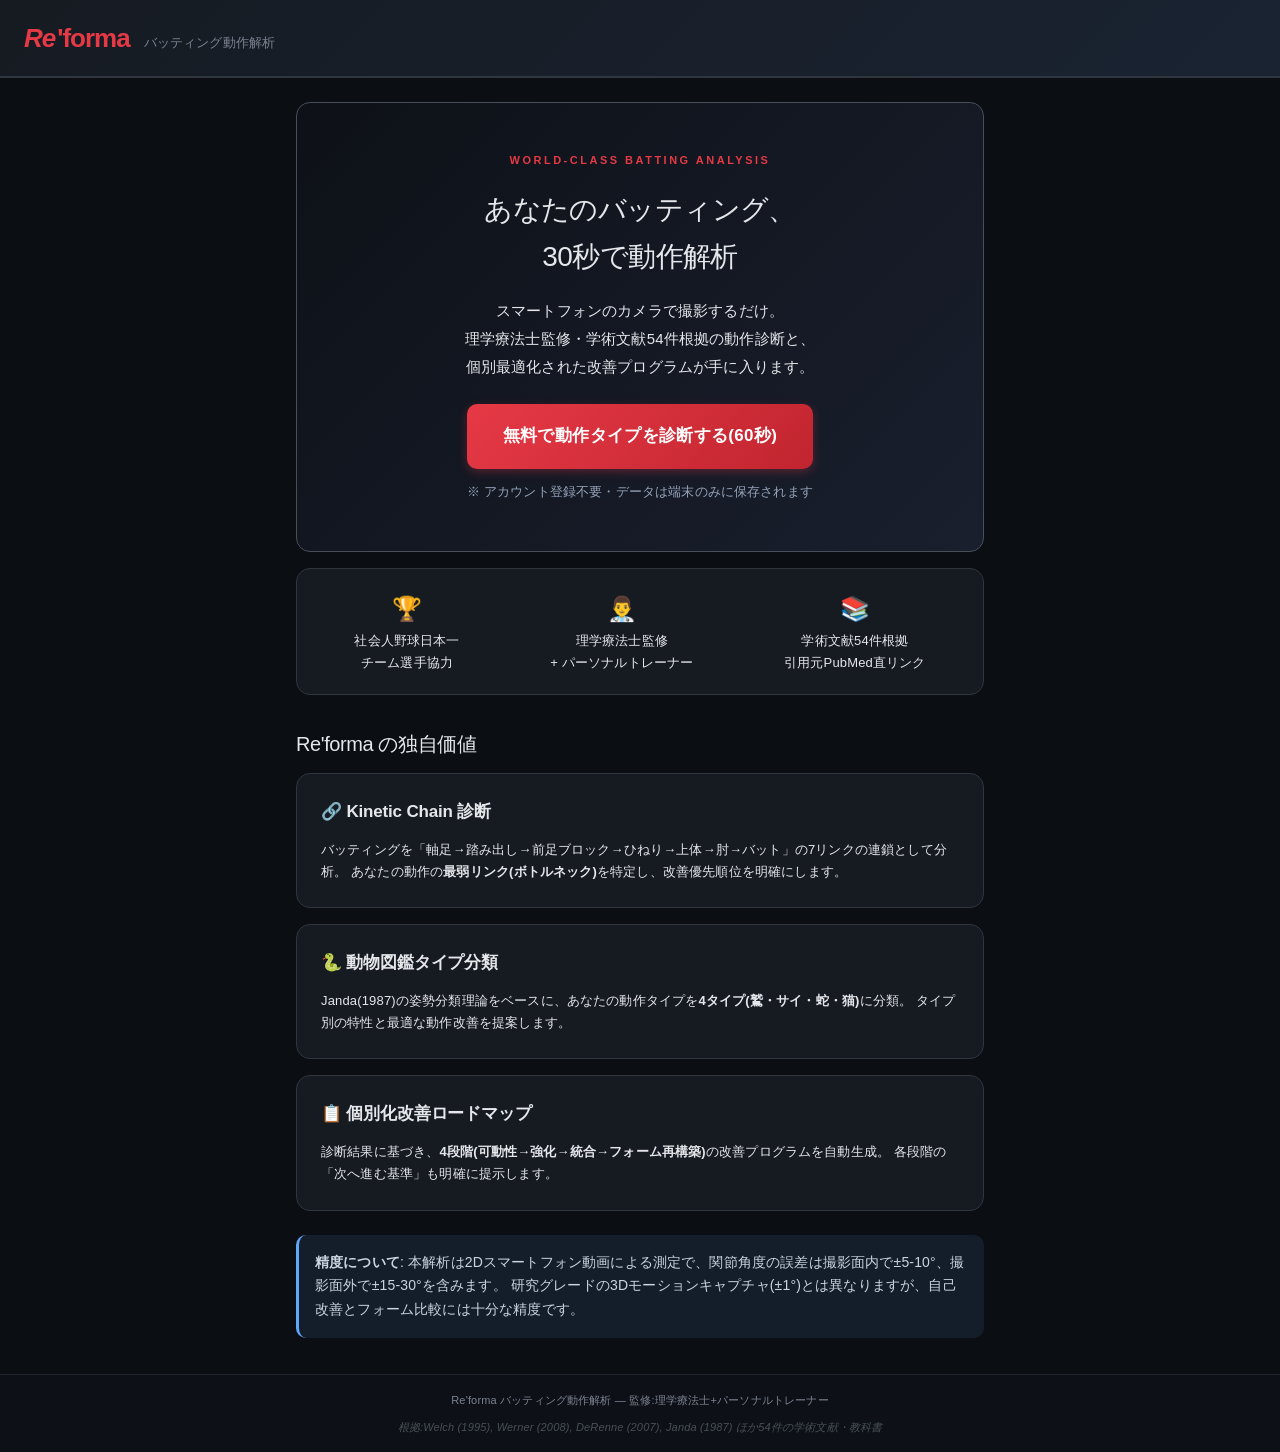
==== Web版/index.html @ 17a922c0 "Add files via upload" ====
<!DOCTYPE html>
<html lang="ja">
<head>
  <meta charset="UTF-8">
  <meta name="viewport" content="width=device-width,initial-scale=1.0,user-scalable=yes">
  <meta name="apple-mobile-web-app-capable" content="yes">
  <meta name="apple-mobile-web-app-status-bar-style" content="black-translucent">
  <meta name="theme-color" content="#0b0e13">

  <!-- セキュリティヘッダー -->
  <meta http-equiv="Content-Security-Policy" content="
    default-src 'self';
    script-src 'self' 'unsafe-inline' https://cdn.jsdelivr.net;
    style-src 'self' 'unsafe-inline';
    img-src 'self' data: blob:;
    media-src 'self' blob:;
    connect-src 'self' https://cdn.jsdelivr.net https://storage.googleapis.com;
    font-src 'self' data:;
    object-src 'none';
    base-uri 'self';
    form-action 'self';
    frame-ancestors 'self' https://*.vercel.app;
  ">
  <meta name="referrer" content="strict-origin-when-cross-origin">

  <!-- SEO・OG -->
  <title>Re'forma — 理学療法士監修・バッティング動作解析</title>
  <meta name="description" content="スマホで30秒撮るだけで、理学療法士監修の動作解析。動物図鑑のように自分のタイプを知り、改善ロードマップを手に入れる。">
  <meta property="og:title" content="Re'forma — 理学療法士監修・バッティング動作解析">
  <meta property="og:description" content="スマホで30秒撮るだけで、PT監修・学術文献ベースの動作診断。">
  <meta property="og:type" content="website">

  <link rel="stylesheet" href="css/common.css">
</head>
<body>

<header class="rf-header">
  <div class="rf-brand">
    <span class="rf-re">Re</span><span class="rf-forma">'forma</span>
    <span class="rf-sub">バッティング動作解析</span>
  </div>
  <a href="rmst.html" class="text-small text-muted" id="continue-link" style="display:none">続きから →</a>
</header>

<main>
  <div class="container">

    <!-- メインキャッチ -->
    <div class="card-emphasized card" style="text-align:center;padding:48px 24px">
      <div class="eyebrow" style="color: var(--reforma-red); margin-bottom: 16px">
        WORLD-CLASS BATTING ANALYSIS
      </div>
      <h1 style="font-size:28px;font-weight:400;margin-bottom:16px;letter-spacing:-0.02em">
        あなたのバッティング、<br>30秒で動作解析
      </h1>
      <p class="text-secondary mb-5" style="font-size:15px;line-height:1.85;max-width:480px;margin-left:auto;margin-right:auto">
        スマートフォンのカメラで撮影するだけ。<br>
        理学療法士監修・学術文献54件根拠の動作診断と、<br>
        個別最適化された改善プログラムが手に入ります。
      </p>
      <a href="welcome.html" class="btn btn-primary btn-large" id="start-btn">
        無料で動作タイプを診断する(60秒)
      </a>
      <div class="text-tertiary text-small mt-3">
        ※ アカウント登録不要・データは端末のみに保存されます
      </div>
    </div>

    <!-- 信頼バッジ -->
    <div class="card" style="padding:20px">
      <div class="flex gap-4" style="flex-wrap:wrap;justify-content:space-around;text-align:center">
        <div>
          <div style="font-size:24px">🏆</div>
          <div class="text-small text-secondary">社会人野球日本一<br>チーム選手協力</div>
        </div>
        <div>
          <div style="font-size:24px">👨‍⚕️</div>
          <div class="text-small text-secondary">理学療法士監修<br>+ パーソナルトレーナー</div>
        </div>
        <div>
          <div style="font-size:24px">📚</div>
          <div class="text-small text-secondary">学術文献54件根拠<br>引用元PubMed直リンク</div>
        </div>
      </div>
    </div>

    <!-- 特徴3つ -->
    <h2 class="mb-3" style="margin-top:32px">Re'forma の独自価値</h2>

    <div class="card">
      <div class="card-title">🔗 Kinetic Chain 診断</div>
      <p class="text-secondary text-small">
        バッティングを「軸足→踏み出し→前足ブロック→ひねり→上体→肘→バット」の7リンクの連鎖として分析。
        あなたの動作の<b>最弱リンク(ボトルネック)</b>を特定し、改善優先順位を明確にします。
      </p>
    </div>

    <div class="card">
      <div class="card-title">🐍 動物図鑑タイプ分類</div>
      <p class="text-secondary text-small">
        Janda(1987)の姿勢分類理論をベースに、あなたの動作タイプを<b>4タイプ(鷲・サイ・蛇・猫)</b>に分類。
        タイプ別の特性と最適な動作改善を提案します。
      </p>
    </div>

    <div class="card">
      <div class="card-title">📋 個別化改善ロードマップ</div>
      <p class="text-secondary text-small">
        診断結果に基づき、<b>4段階(可動性→強化→統合→フォーム再構築)</b>の改善プログラムを自動生成。
        各段階の「次へ進む基準」も明確に提示します。
      </p>
    </div>

    <!-- 精度の正直な開示 -->
    <div class="alert alert-info mt-5">
      <b>精度について</b>:
      本解析は2Dスマートフォン動画による測定で、関節角度の誤差は撮影面内で±5-10°、撮影面外で±15-30°を含みます。
      研究グレードの3Dモーションキャプチャ(±1°)とは異なりますが、自己改善とフォーム比較には十分な精度です。
    </div>

  </div>
</main>

<footer class="rf-footer">
  <div>Re'forma バッティング動作解析 — 監修:理学療法士+パーソナルトレーナー</div>
  <div class="precision-note">
    根拠:Welch (1995), Werner (2008), DeRenne (2007), Janda (1987) ほか54件の学術文献・教科書
  </div>
</footer>

<script src="js/user-profile.js"></script>
<script>
  // 登録済ユーザーには「続きから」を表示
  (function () {
    'use strict';
    try {
      if (window.ReformaUserProfile && window.ReformaUserProfile.isRegistered()) {
        const link = document.getElementById('continue-link');
        if (link) {
          link.style.display = '';
          const name = window.ReformaUserProfile.getDisplayName();
          // textContent でセットしているので XSS安全
          link.textContent = name + 'さん、続きから →';
        }
      }
    } catch (e) {
      console.warn('user check error:', e);
    }
  })();
</script>

</body>
</html>
---- Web版/css/common.css ----
/* Re'forma Web版 — 共通スタイル
   設計原則:
   1. 大人向け・品ある配色(子供扱いしない)
   2. スマートフォン優先(縦長レイアウト)
   3. 高コントラスト(屋外バッセン環境でも読める)
   4. アクセシビリティ(タッチ領域44px以上、文字サイズ可変)
*/

:root {
  /* メインカラー(Re'forma ブランド) */
  --reforma-red: #e63946;
  --reforma-red-dark: #c1252f;
  --reforma-red-soft: #f88379;

  /* 背景(ダーク基調、落ち着き) */
  --bg-primary: #0b0e13;
  --bg-secondary: #161b22;
  --bg-tertiary: #0d1117;
  --bg-card: #0a0d11;

  /* テキスト(階層的、読みやすい) */
  --text-primary: #e5e7eb;
  --text-secondary: #cbd5e1;
  --text-tertiary: #94a3b8;
  --text-muted: #7c8290;
  --text-disabled: #484f58;

  /* ボーダー */
  --border-default: #30363d;
  --border-subtle: #21262d;
  --border-emphasis: #484f58;

  /* セマンティック */
  --color-success: #10b981;
  --color-success-bg: rgba(16, 185, 129, 0.1);
  --color-warning: #f59e0b;
  --color-warning-bg: rgba(245, 158, 11, 0.1);
  --color-danger: #ef4444;
  --color-danger-bg: rgba(239, 68, 68, 0.1);
  --color-info: #60a5fa;
  --color-info-bg: rgba(96, 165, 250, 0.1);

  /* タイプ別カラー */
  --type-reach: #60a5fa;     /* 鷲・リーチ型 */
  --type-drive: #f59e0b;     /* サイ・ドライブ型 */
  --type-whip: #a855f7;      /* 蛇・ウィップ型 */
  --type-flow: #10b981;      /* 猫・フロー型 */

  /* 形状 */
  --radius-sm: 6px;
  --radius-md: 10px;
  --radius-lg: 14px;
  --radius-xl: 20px;
  --radius-full: 9999px;

  /* シャドウ(控えめ) */
  --shadow-sm: 0 1px 3px rgba(0, 0, 0, 0.3);
  --shadow-md: 0 4px 8px rgba(0, 0, 0, 0.35);
  --shadow-lg: 0 10px 20px rgba(0, 0, 0, 0.4);

  /* タイポグラフィ */
  --font-family-base: -apple-system, BlinkMacSystemFont, 'SF Pro JP',
                       'Hiragino Sans', 'Helvetica Neue', 'Yu Gothic UI', sans-serif;
  --font-family-mono: 'SF Mono', 'Menlo', 'Consolas', monospace;

  /* スペーシング */
  --space-1: 4px;
  --space-2: 8px;
  --space-3: 12px;
  --space-4: 16px;
  --space-5: 24px;
  --space-6: 32px;
  --space-7: 48px;
  --space-8: 64px;
}

/* ─────────────────────────────────────────
   リセット
   ───────────────────────────────────────── */
*,
*::before,
*::after {
  box-sizing: border-box;
  margin: 0;
  padding: 0;
  -webkit-tap-highlight-color: transparent;
}

html,
body {
  height: 100%;
  background: var(--bg-primary);
  color: var(--text-primary);
  font-family: var(--font-family-base);
  font-size: 16px;
  line-height: 1.7;
  letter-spacing: 0.01em;
  -webkit-font-smoothing: antialiased;
  -moz-osx-font-smoothing: grayscale;
  text-rendering: optimizeLegibility;
}

body {
  min-height: 100vh;
  display: flex;
  flex-direction: column;
}

img {
  max-width: 100%;
  height: auto;
  display: block;
}

a {
  color: var(--color-info);
  text-decoration: none;
  transition: color 0.15s;
}
a:hover {
  color: var(--reforma-red-soft);
}

button {
  font-family: inherit;
  cursor: pointer;
}

input,
select,
textarea {
  font-family: inherit;
  font-size: inherit;
  color: var(--text-primary);
  background: var(--bg-card);
  border: 1px solid var(--border-default);
  border-radius: var(--radius-md);
  padding: var(--space-3) var(--space-4);
  transition: border-color 0.15s;
}
input:focus,
select:focus,
textarea:focus {
  outline: none;
  border-color: var(--color-info);
  box-shadow: 0 0 0 3px var(--color-info-bg);
}

/* ─────────────────────────────────────────
   レイアウト
   ───────────────────────────────────────── */
.container {
  max-width: 720px;
  margin: 0 auto;
  padding: 0 var(--space-4);
  width: 100%;
}

.container-narrow {
  max-width: 540px;
  margin: 0 auto;
  padding: 0 var(--space-4);
  width: 100%;
}

main {
  flex: 1;
  padding: var(--space-5) 0;
}

/* ─────────────────────────────────────────
   ヘッダー(品ある Re'forma ブランド表示)
   ───────────────────────────────────────── */
.rf-header {
  background: linear-gradient(135deg, var(--bg-secondary) 0%, #1a2332 100%);
  padding: var(--space-4) var(--space-5);
  border-bottom: 2px solid var(--border-default);
  display: flex;
  align-items: center;
  justify-content: space-between;
  gap: var(--space-3);
  flex-wrap: wrap;
}

.rf-brand {
  display: flex;
  align-items: baseline;
  gap: 2px;
}
.rf-brand .rf-re {
  color: var(--reforma-red);
  font-size: 26px;
  font-weight: 900;
  font-style: italic;
  letter-spacing: -1px;
}
.rf-brand .rf-forma {
  color: var(--reforma-red);
  font-size: 26px;
  font-weight: 900;
  letter-spacing: -1px;
}
.rf-brand .rf-sub {
  color: var(--text-muted);
  font-size: 13px;
  margin-left: var(--space-3);
}

/* ─────────────────────────────────────────
   ボタン(品のあるデザイン、子供扱いしない)
   ───────────────────────────────────────── */
.btn {
  display: inline-flex;
  align-items: center;
  justify-content: center;
  gap: var(--space-2);
  padding: 14px 28px;
  border-radius: var(--radius-md);
  border: 0;
  font-size: 15px;
  font-weight: 600;
  letter-spacing: 0.02em;
  text-decoration: none;
  cursor: pointer;
  transition: all 0.15s;
  min-height: 48px;  /* タッチ領域 */
  font-family: inherit;
}

.btn-primary {
  background: linear-gradient(135deg, var(--reforma-red) 0%, var(--reforma-red-dark) 100%);
  color: #fff;
  box-shadow: 0 3px 10px rgba(230, 57, 70, 0.3);
}
.btn-primary:hover {
  transform: translateY(-1px);
  box-shadow: 0 5px 14px rgba(230, 57, 70, 0.4);
}
.btn-primary:active {
  transform: translateY(0);
}
.btn-primary:disabled {
  background: var(--border-default);
  color: var(--text-disabled);
  cursor: not-allowed;
  box-shadow: none;
  transform: none;
}

.btn-secondary {
  background: var(--bg-secondary);
  color: var(--text-primary);
  border: 1px solid var(--border-default);
}
.btn-secondary:hover {
  background: var(--border-subtle);
  border-color: var(--border-emphasis);
}

.btn-success {
  background: linear-gradient(135deg, var(--color-success) 0%, #059669 100%);
  color: #fff;
}

.btn-large {
  padding: 18px 36px;
  font-size: 17px;
  min-height: 60px;
}

.btn-block {
  width: 100%;
}

/* ─────────────────────────────────────────
   カード
   ───────────────────────────────────────── */
.card {
  background: var(--bg-secondary);
  border: 1px solid var(--border-default);
  border-radius: var(--radius-lg);
  padding: var(--space-5);
  margin-bottom: var(--space-4);
}

.card-tight {
  padding: var(--space-4);
}

.card-emphasized {
  background: linear-gradient(135deg, var(--bg-tertiary) 0%, #1a1f2e 100%);
  border: 1px solid var(--border-emphasis);
}

.card-title {
  font-size: 17px;
  font-weight: 600;
  color: var(--text-primary);
  margin-bottom: var(--space-3);
  letter-spacing: -0.01em;
}

.card-subtitle {
  font-size: 13px;
  color: var(--text-tertiary);
  margin-bottom: var(--space-4);
}

/* ─────────────────────────────────────────
   アラート(品ある警告表示、過剰でない)
   ───────────────────────────────────────── */
.alert {
  padding: var(--space-4);
  border-radius: var(--radius-md);
  font-size: 14px;
  line-height: 1.7;
  margin: var(--space-3) 0;
  border-left: 3px solid;
}
.alert-info {
  background: var(--color-info-bg);
  border-color: var(--color-info);
  color: var(--text-secondary);
}
.alert-warning {
  background: var(--color-warning-bg);
  border-color: var(--color-warning);
  color: var(--text-secondary);
}
.alert-danger {
  background: var(--color-danger-bg);
  border-color: var(--color-danger);
  color: var(--text-secondary);
}
.alert-success {
  background: var(--color-success-bg);
  border-color: var(--color-success);
  color: var(--text-secondary);
}

/* ─────────────────────────────────────────
   タイポグラフィ(階層的、品がある)
   ───────────────────────────────────────── */
h1, h2, h3, h4, h5, h6 {
  font-weight: 500;
  letter-spacing: -0.02em;
  color: var(--text-primary);
}
h1 { font-size: 24px; }
h2 { font-size: 20px; }
h3 { font-size: 18px; }
h4 { font-size: 16px; }

.text-muted { color: var(--text-muted); }
.text-tertiary { color: var(--text-tertiary); }
.text-small { font-size: 13px; }
.text-large { font-size: 18px; }
.text-mono { font-family: var(--font-family-mono); }
.text-center { text-align: center; }

/* ラベル(品ある小見出し) */
.eyebrow {
  font-size: 11px;
  font-weight: 700;
  letter-spacing: 2.5px;
  color: var(--text-tertiary);
  text-transform: uppercase;
  margin-bottom: var(--space-2);
}

/* ─────────────────────────────────────────
   信頼区間表示(精度の正直な開示)
   ───────────────────────────────────────── */
.confidence-interval {
  font-family: var(--font-family-mono);
  font-size: 12px;
  color: var(--text-muted);
  margin-left: 4px;
}
.confidence-interval::before {
  content: "(";
}
.confidence-interval::after {
  content: ")";
}

/* ─────────────────────────────────────────
   フォーム
   ───────────────────────────────────────── */
.form-group {
  margin-bottom: var(--space-4);
}
.form-label {
  display: block;
  font-size: 13px;
  font-weight: 600;
  color: var(--text-secondary);
  margin-bottom: var(--space-2);
}
.form-input {
  width: 100%;
  font-size: 16px;  /* iOS auto-zoom 防止 */
}
.form-help {
  font-size: 12px;
  color: var(--text-muted);
  margin-top: var(--space-1);
}
.form-error {
  font-size: 12px;
  color: var(--color-danger);
  margin-top: var(--space-1);
}

/* ラジオグループ(タッチ領域大) */
.radio-group {
  display: flex;
  flex-direction: column;
  gap: var(--space-2);
}
.radio-item {
  display: flex;
  align-items: center;
  gap: var(--space-3);
  padding: var(--space-3) var(--space-4);
  background: var(--bg-card);
  border: 1px solid var(--border-default);
  border-radius: var(--radius-md);
  cursor: pointer;
  transition: all 0.15s;
  min-height: 48px;
}
.radio-item:hover {
  border-color: var(--color-info);
}
.radio-item input[type="radio"] {
  width: 18px;
  height: 18px;
  cursor: pointer;
}
.radio-item.selected {
  background: var(--color-info-bg);
  border-color: var(--color-info);
}

/* ─────────────────────────────────────────
   フッター(精度の正直な開示・常時表示)
   ───────────────────────────────────────── */
.rf-footer {
  background: var(--bg-tertiary);
  border-top: 1px solid var(--border-subtle);
  padding: var(--space-4) var(--space-5);
  color: var(--text-muted);
  font-size: 11px;
  line-height: 1.7;
  text-align: center;
}
.rf-footer .precision-note {
  margin-top: var(--space-2);
  color: var(--text-disabled);
  font-style: italic;
}

/* ─────────────────────────────────────────
   ユーティリティ
   ───────────────────────────────────────── */
.hidden { display: none !important; }
.mt-1 { margin-top: var(--space-1); }
.mt-2 { margin-top: var(--space-2); }
.mt-3 { margin-top: var(--space-3); }
.mt-4 { margin-top: var(--space-4); }
.mt-5 { margin-top: var(--space-5); }
.mb-1 { margin-bottom: var(--space-1); }
.mb-2 { margin-bottom: var(--space-2); }
.mb-3 { margin-bottom: var(--space-3); }
.mb-4 { margin-bottom: var(--space-4); }
.mb-5 { margin-bottom: var(--space-5); }
.flex { display: flex; }
.flex-col { flex-direction: column; }
.items-center { align-items: center; }
.justify-between { justify-content: space-between; }
.justify-center { justify-content: center; }
.gap-2 { gap: var(--space-2); }
.gap-3 { gap: var(--space-3); }
.gap-4 { gap: var(--space-4); }

/* ─────────────────────────────────────────
   レスポンシブ
   ───────────────────────────────────────── */
@media (max-width: 480px) {
  .rf-header {
    padding: var(--space-3) var(--space-4);
  }
  .rf-brand .rf-re,
  .rf-brand .rf-forma {
    font-size: 22px;
  }
  .container,
  .container-narrow {
    padding: 0 var(--space-3);
  }
  .card {
    padding: var(--space-4);
  }
  .btn {
    padding: 12px 22px;
    font-size: 14px;
  }
  .btn-large {
    padding: 16px 28px;
    font-size: 16px;
  }
}

/* ─────────────────────────────────────────
   アクセシビリティ
   ───────────────────────────────────────── */
@media (prefers-reduced-motion: reduce) {
  *,
  *::before,
  *::after {
    animation-duration: 0.01ms !important;
    transition-duration: 0.01ms !important;
  }
}

/* フォーカス可視化 */
*:focus-visible {
  outline: 2px solid var(--color-info);
  outline-offset: 2px;
}
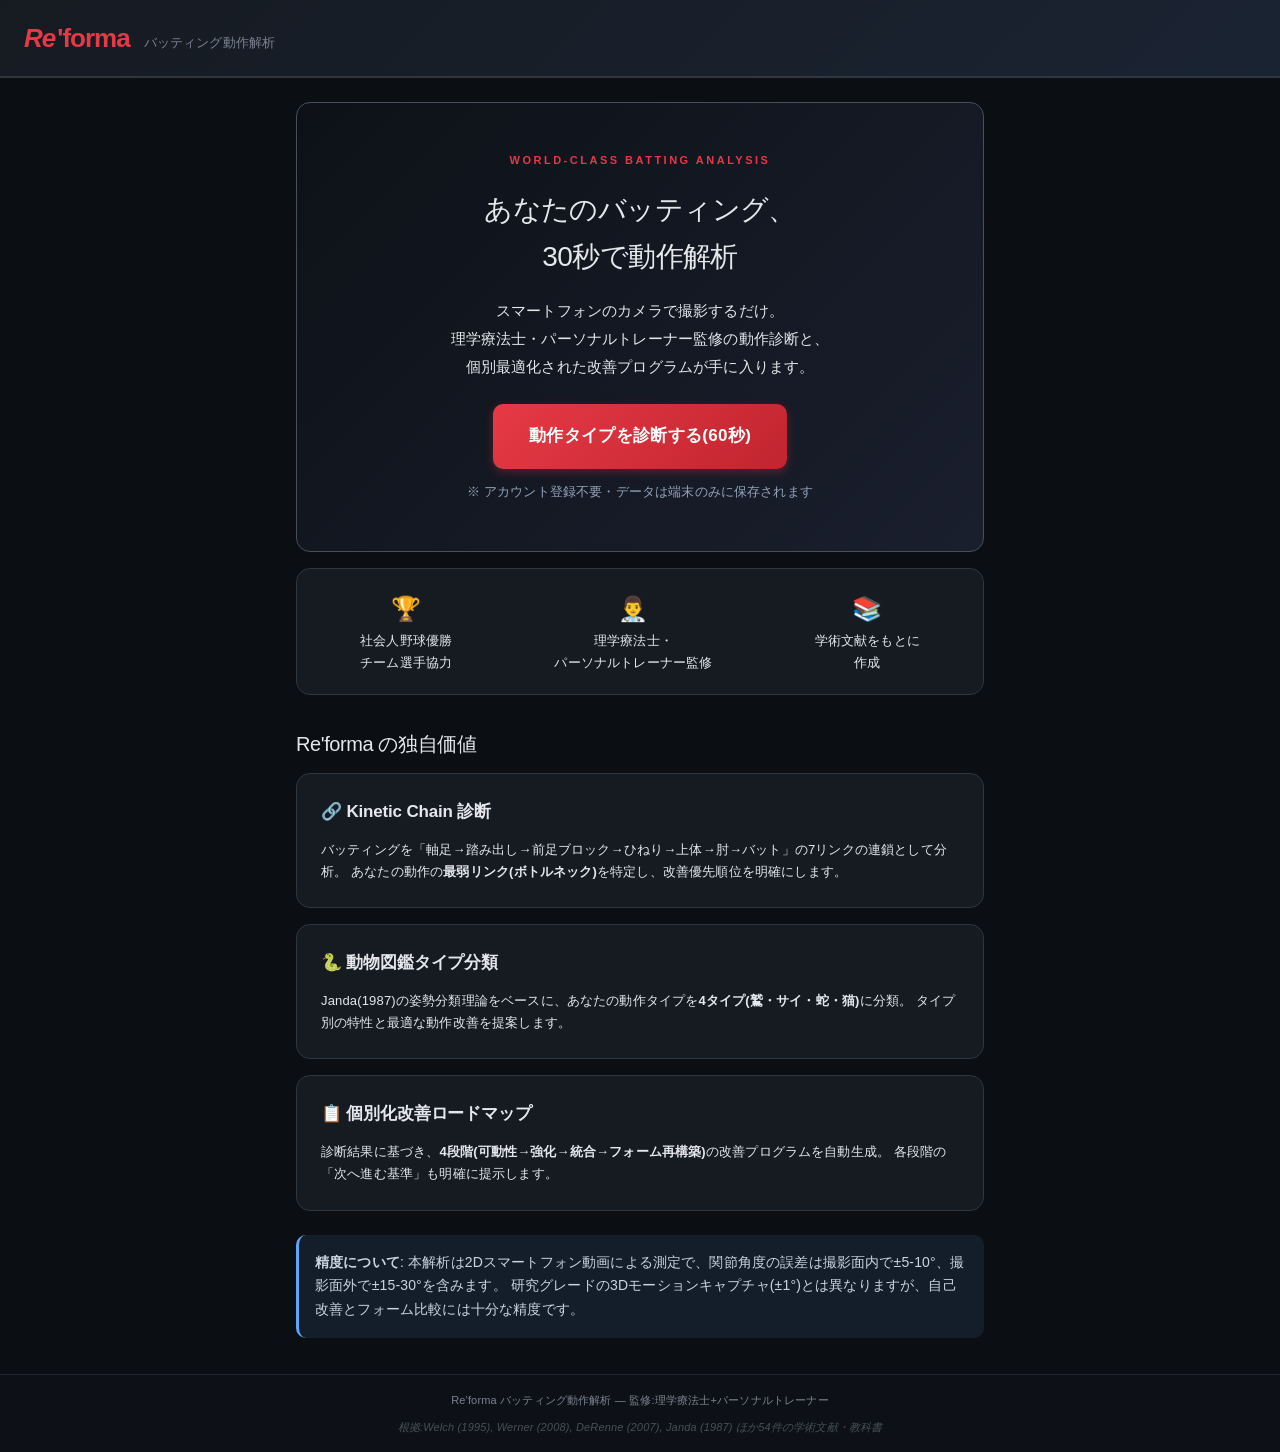
==== commit 69a9c9c0: "Add files via upload" ====
--- a/Web版/index.html
+++ b/Web版/index.html
@@ -7,10 +7,10 @@
   <meta name="apple-mobile-web-app-status-bar-style" content="black-translucent">
   <meta name="theme-color" content="#0b0e13">
 
-  <!-- セキュリティヘッダー -->
+  <!-- セキュリティヘッダー(MediaPipe WebAssembly のため wasm-unsafe-eval 必要) -->
   <meta http-equiv="Content-Security-Policy" content="
     default-src 'self';
-    script-src 'self' 'unsafe-inline' https://cdn.jsdelivr.net;
+    script-src 'self' 'unsafe-inline' 'wasm-unsafe-eval' https://cdn.jsdelivr.net;
     style-src 'self' 'unsafe-inline';
     img-src 'self' data: blob:;
     media-src 'self' blob:;
@@ -24,10 +24,10 @@
   <meta name="referrer" content="strict-origin-when-cross-origin">
 
   <!-- SEO・OG -->
-  <title>Re'forma — 理学療法士監修・バッティング動作解析</title>
-  <meta name="description" content="スマホで30秒撮るだけで、理学療法士監修の動作解析。動物図鑑のように自分のタイプを知り、改善ロードマップを手に入れる。">
-  <meta property="og:title" content="Re'forma — 理学療法士監修・バッティング動作解析">
-  <meta property="og:description" content="スマホで30秒撮るだけで、PT監修・学術文献ベースの動作診断。">
+  <title>Re'forma — 理学療法士・パーソナルトレーナー監修バッティング動作解析</title>
+  <meta name="description" content="スマホで30秒撮るだけで、理学療法士・パーソナルトレーナー監修の動作解析。動物図鑑のように自分のタイプを知り、改善ロードマップを手に入れる。">
+  <meta property="og:title" content="Re'forma — 理学療法士・パーソナルトレーナー監修バッティング動作解析">
+  <meta property="og:description" content="スマホで30秒撮るだけで、専門家監修・学術文献ベースの動作診断。">
   <meta property="og:type" content="website">
 
   <link rel="stylesheet" href="css/common.css">
@@ -55,11 +55,11 @@
       </h1>
       <p class="text-secondary mb-5" style="font-size:15px;line-height:1.85;max-width:480px;margin-left:auto;margin-right:auto">
         スマートフォンのカメラで撮影するだけ。<br>
-        理学療法士監修・学術文献54件根拠の動作診断と、<br>
+        理学療法士・パーソナルトレーナー監修の動作診断と、<br>
         個別最適化された改善プログラムが手に入ります。
       </p>
       <a href="welcome.html" class="btn btn-primary btn-large" id="start-btn">
-        無料で動作タイプを診断する(60秒)
+        動作タイプを診断する(60秒)
       </a>
       <div class="text-tertiary text-small mt-3">
         ※ アカウント登録不要・データは端末のみに保存されます
@@ -71,15 +71,15 @@
       <div class="flex gap-4" style="flex-wrap:wrap;justify-content:space-around;text-align:center">
         <div>
           <div style="font-size:24px">🏆</div>
-          <div class="text-small text-secondary">社会人野球日本一<br>チーム選手協力</div>
+          <div class="text-small text-secondary">社会人野球優勝<br>チーム選手協力</div>
         </div>
         <div>
           <div style="font-size:24px">👨‍⚕️</div>
-          <div class="text-small text-secondary">理学療法士監修<br>+ パーソナルトレーナー</div>
+          <div class="text-small text-secondary">理学療法士・<br>パーソナルトレーナー監修</div>
         </div>
         <div>
           <div style="font-size:24px">📚</div>
-          <div class="text-small text-secondary">学術文献54件根拠<br>引用元PubMed直リンク</div>
+          <div class="text-small text-secondary">学術文献をもとに<br>作成</div>
         </div>
       </div>
     </div>
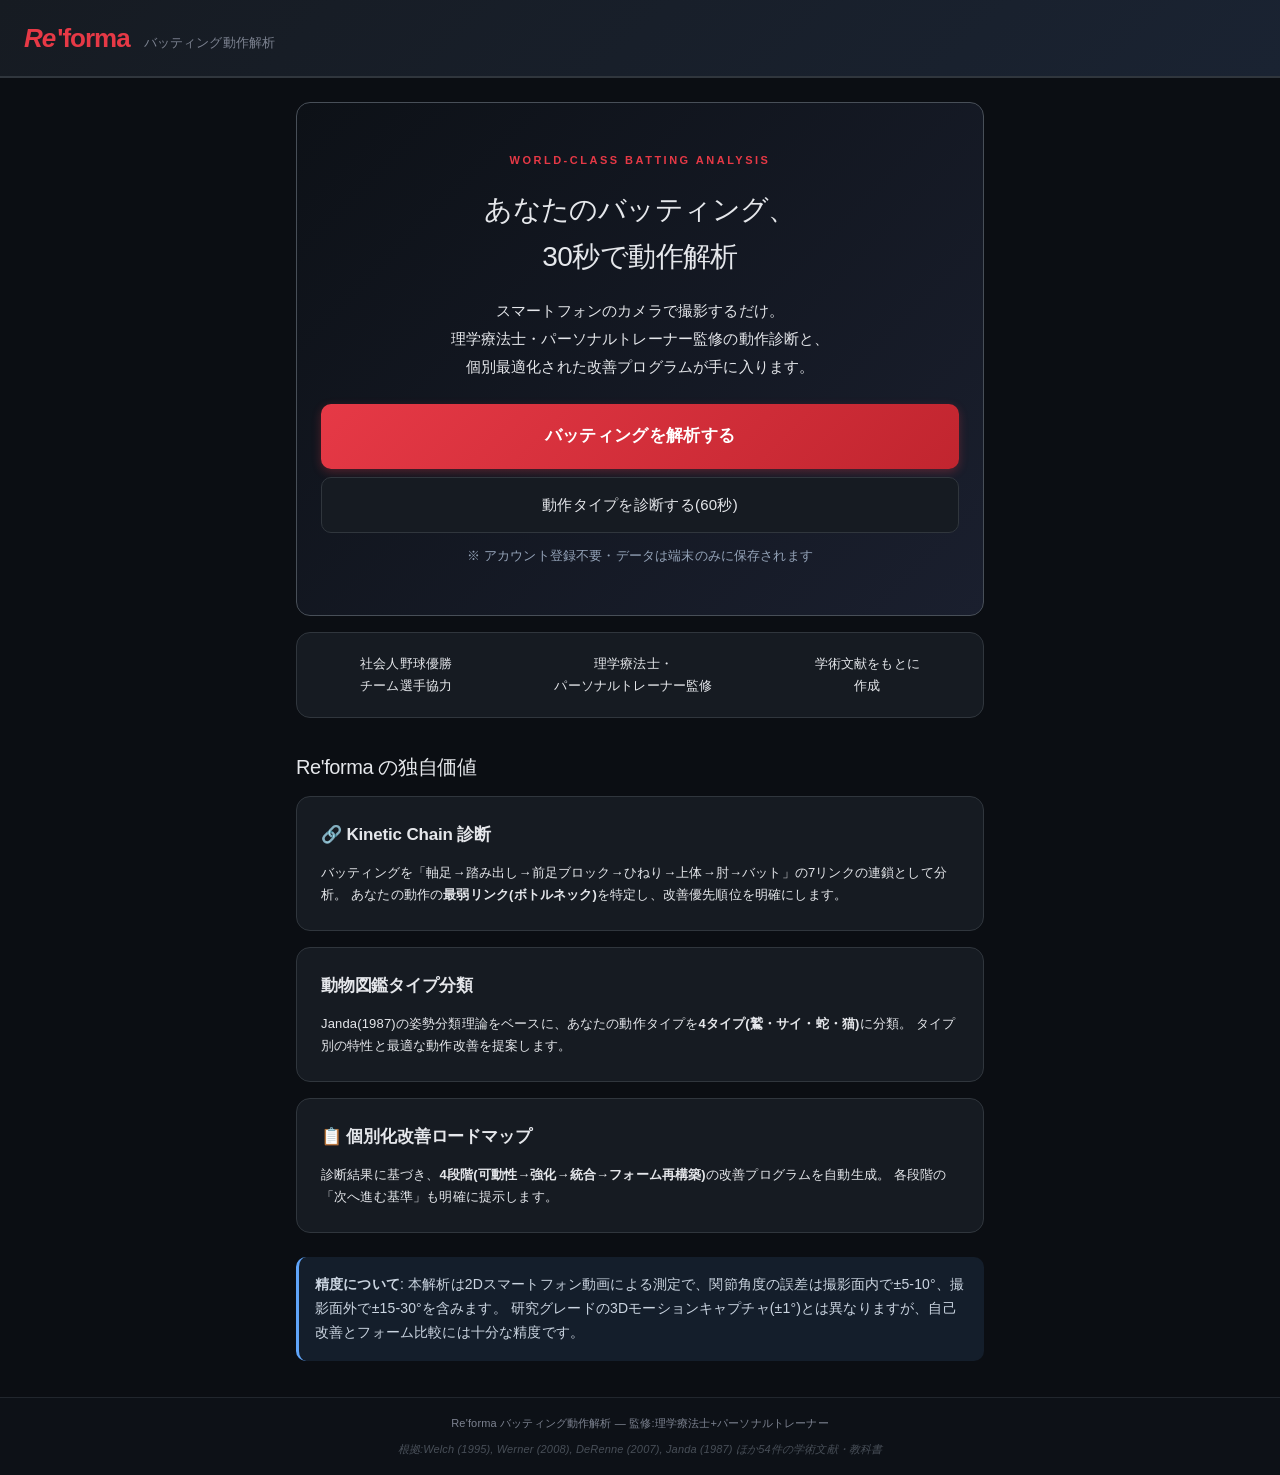
==== commit 659b11a1: "Add files via upload" ====
--- a/Web版/index.html
+++ b/Web版/index.html
@@ -1,152 +1,155 @@
 <!DOCTYPE html>
 <html lang="ja">
 <head>
-  <meta charset="UTF-8">
-  <meta name="viewport" content="width=device-width,initial-scale=1.0,user-scalable=yes">
-  <meta name="apple-mobile-web-app-capable" content="yes">
-  <meta name="apple-mobile-web-app-status-bar-style" content="black-translucent">
-  <meta name="theme-color" content="#0b0e13">
+ <meta charset="UTF-8">
+ <meta name="viewport" content="width=device-width,initial-scale=1.0,user-scalable=yes">
+ <meta name="apple-mobile-web-app-capable" content="yes">
+ <meta name="apple-mobile-web-app-status-bar-style" content="black-translucent">
+ <meta name="theme-color" content="#0b0e13">
 
-  <!-- セキュリティヘッダー(MediaPipe WebAssembly のため wasm-unsafe-eval 必要) -->
-  <meta http-equiv="Content-Security-Policy" content="
-    default-src 'self';
-    script-src 'self' 'unsafe-inline' 'wasm-unsafe-eval' https://cdn.jsdelivr.net;
-    style-src 'self' 'unsafe-inline';
-    img-src 'self' data: blob:;
-    media-src 'self' blob:;
-    connect-src 'self' https://cdn.jsdelivr.net https://storage.googleapis.com;
-    font-src 'self' data:;
-    object-src 'none';
-    base-uri 'self';
-    form-action 'self';
-    frame-ancestors 'self' https://*.vercel.app;
-  ">
-  <meta name="referrer" content="strict-origin-when-cross-origin">
+ <!-- セキュリティヘッダー(MediaPipe WebAssembly のため wasm-unsafe-eval 必要) -->
+ <meta http-equiv="Content-Security-Policy" content="
+ default-src 'self';
+ script-src 'self' 'unsafe-inline' 'wasm-unsafe-eval' https://cdn.jsdelivr.net;
+ style-src 'self' 'unsafe-inline';
+ img-src 'self' data: blob:;
+ media-src 'self' blob:;
+ connect-src 'self' https://cdn.jsdelivr.net https://storage.googleapis.com;
+ font-src 'self' data:;
+ object-src 'none';
+ base-uri 'self';
+ form-action 'self';
+ frame-ancestors 'self' https://*.vercel.app;
+ ">
+ <meta name="referrer" content="strict-origin-when-cross-origin">
 
-  <!-- SEO・OG -->
-  <title>Re'forma — 理学療法士・パーソナルトレーナー監修バッティング動作解析</title>
-  <meta name="description" content="スマホで30秒撮るだけで、理学療法士・パーソナルトレーナー監修の動作解析。動物図鑑のように自分のタイプを知り、改善ロードマップを手に入れる。">
-  <meta property="og:title" content="Re'forma — 理学療法士・パーソナルトレーナー監修バッティング動作解析">
-  <meta property="og:description" content="スマホで30秒撮るだけで、専門家監修・学術文献ベースの動作診断。">
-  <meta property="og:type" content="website">
+ <!-- SEO・OG -->
+ <title>Re'forma — 理学療法士・パーソナルトレーナー監修バッティング動作解析</title>
+ <meta name="description" content="スマホで30秒撮るだけで、理学療法士・パーソナルトレーナー監修の動作解析。動物図鑑のように自分のタイプを知り、改善ロードマップを手に入れる。">
+ <meta property="og:title" content="Re'forma — 理学療法士・パーソナルトレーナー監修バッティング動作解析">
+ <meta property="og:description" content="スマホで30秒撮るだけで、専門家監修・学術文献ベースの動作診断。">
+ <meta property="og:type" content="website">
 
-  <link rel="stylesheet" href="css/common.css">
+ <link rel="stylesheet" href="css/common.css">
 </head>
 <body>
 
 <header class="rf-header">
-  <div class="rf-brand">
-    <span class="rf-re">Re</span><span class="rf-forma">'forma</span>
-    <span class="rf-sub">バッティング動作解析</span>
-  </div>
-  <a href="rmst.html" class="text-small text-muted" id="continue-link" style="display:none">続きから →</a>
+ <div class="rf-brand">
+ <span class="rf-re">Re</span><span class="rf-forma">'forma</span>
+ <span class="rf-sub">バッティング動作解析</span>
+ </div>
+ <a href="rmst.html" class="text-small text-muted" id="continue-link" style="display:none">続きから →</a>
 </header>
 
 <main>
-  <div class="container">
+ <div class="container">
 
-    <!-- メインキャッチ -->
-    <div class="card-emphasized card" style="text-align:center;padding:48px 24px">
-      <div class="eyebrow" style="color: var(--reforma-red); margin-bottom: 16px">
-        WORLD-CLASS BATTING ANALYSIS
-      </div>
-      <h1 style="font-size:28px;font-weight:400;margin-bottom:16px;letter-spacing:-0.02em">
-        あなたのバッティング、<br>30秒で動作解析
-      </h1>
-      <p class="text-secondary mb-5" style="font-size:15px;line-height:1.85;max-width:480px;margin-left:auto;margin-right:auto">
-        スマートフォンのカメラで撮影するだけ。<br>
-        理学療法士・パーソナルトレーナー監修の動作診断と、<br>
-        個別最適化された改善プログラムが手に入ります。
-      </p>
-      <a href="welcome.html" class="btn btn-primary btn-large" id="start-btn">
-        動作タイプを診断する(60秒)
-      </a>
-      <div class="text-tertiary text-small mt-3">
-        ※ アカウント登録不要・データは端末のみに保存されます
-      </div>
-    </div>
+ <!-- メインキャッチ -->
+ <div class="card-emphasized card" style="text-align:center;padding:48px 24px">
+ <div class="eyebrow" style="color: var(--reforma-red); margin-bottom: 16px">
+ WORLD-CLASS BATTING ANALYSIS
+ </div>
+ <h1 style="font-size:28px;font-weight:400;margin-bottom:16px;letter-spacing:-0.02em">
+ あなたのバッティング、<br>30秒で動作解析
+ </h1>
+ <p class="text-secondary mb-5" style="font-size:15px;line-height:1.85;max-width:480px;margin-left:auto;margin-right:auto">
+ スマートフォンのカメラで撮影するだけ。<br>
+ 理学療法士・パーソナルトレーナー監修の動作診断と、<br>
+ 個別最適化された改善プログラムが手に入ります。
+ </p>
+ <a href="batting.html" class="btn btn-primary btn-large btn-block" id="start-batting-btn">
+ バッティングを解析する
+ </a>
+ <a href="welcome.html" class="btn btn-secondary btn-block mt-2" id="start-btn" style="font-weight:500">
+ 動作タイプを診断する(60秒)
+ </a>
+ <div class="text-tertiary text-small mt-3">
+ ※ アカウント登録不要・データは端末のみに保存されます
+ </div>
+ </div>
 
-    <!-- 信頼バッジ -->
-    <div class="card" style="padding:20px">
-      <div class="flex gap-4" style="flex-wrap:wrap;justify-content:space-around;text-align:center">
-        <div>
-          <div style="font-size:24px">🏆</div>
-          <div class="text-small text-secondary">社会人野球優勝<br>チーム選手協力</div>
-        </div>
-        <div>
-          <div style="font-size:24px">👨‍⚕️</div>
-          <div class="text-small text-secondary">理学療法士・<br>パーソナルトレーナー監修</div>
-        </div>
-        <div>
-          <div style="font-size:24px">📚</div>
-          <div class="text-small text-secondary">学術文献をもとに<br>作成</div>
-        </div>
-      </div>
-    </div>
+ <!-- 信頼バッジ -->
+ <div class="card" style="padding:20px">
+ <div class="flex gap-4" style="flex-wrap:wrap;justify-content:space-around;text-align:center">
+ <div>
+ <div style="font-size:24px"></div>
+ <div class="text-small text-secondary">社会人野球優勝<br>チーム選手協力</div>
+ </div>
+ <div>
+ <div style="font-size:24px"></div>
+ <div class="text-small text-secondary">理学療法士・<br>パーソナルトレーナー監修</div>
+ </div>
+ <div>
+ <div style="font-size:24px"></div>
+ <div class="text-small text-secondary">学術文献をもとに<br>作成</div>
+ </div>
+ </div>
+ </div>
 
-    <!-- 特徴3つ -->
-    <h2 class="mb-3" style="margin-top:32px">Re'forma の独自価値</h2>
+ <!-- 特徴3つ -->
+ <h2 class="mb-3" style="margin-top:32px">Re'forma の独自価値</h2>
 
-    <div class="card">
-      <div class="card-title">🔗 Kinetic Chain 診断</div>
-      <p class="text-secondary text-small">
-        バッティングを「軸足→踏み出し→前足ブロック→ひねり→上体→肘→バット」の7リンクの連鎖として分析。
-        あなたの動作の<b>最弱リンク(ボトルネック)</b>を特定し、改善優先順位を明確にします。
-      </p>
-    </div>
+ <div class="card">
+ <div class="card-title">🔗 Kinetic Chain 診断</div>
+ <p class="text-secondary text-small">
+ バッティングを「軸足→踏み出し→前足ブロック→ひねり→上体→肘→バット」の7リンクの連鎖として分析。
+ あなたの動作の<b>最弱リンク(ボトルネック)</b>を特定し、改善優先順位を明確にします。
+ </p>
+ </div>
 
-    <div class="card">
-      <div class="card-title">🐍 動物図鑑タイプ分類</div>
-      <p class="text-secondary text-small">
-        Janda(1987)の姿勢分類理論をベースに、あなたの動作タイプを<b>4タイプ(鷲・サイ・蛇・猫)</b>に分類。
-        タイプ別の特性と最適な動作改善を提案します。
-      </p>
-    </div>
+ <div class="card">
+ <div class="card-title">動物図鑑タイプ分類</div>
+ <p class="text-secondary text-small">
+ Janda(1987)の姿勢分類理論をベースに、あなたの動作タイプを<b>4タイプ(鷲・サイ・蛇・猫)</b>に分類。
+ タイプ別の特性と最適な動作改善を提案します。
+ </p>
+ </div>
 
-    <div class="card">
-      <div class="card-title">📋 個別化改善ロードマップ</div>
-      <p class="text-secondary text-small">
-        診断結果に基づき、<b>4段階(可動性→強化→統合→フォーム再構築)</b>の改善プログラムを自動生成。
-        各段階の「次へ進む基準」も明確に提示します。
-      </p>
-    </div>
+ <div class="card">
+ <div class="card-title">📋 個別化改善ロードマップ</div>
+ <p class="text-secondary text-small">
+ 診断結果に基づき、<b>4段階(可動性→強化→統合→フォーム再構築)</b>の改善プログラムを自動生成。
+ 各段階の「次へ進む基準」も明確に提示します。
+ </p>
+ </div>
 
-    <!-- 精度の正直な開示 -->
-    <div class="alert alert-info mt-5">
-      <b>精度について</b>:
-      本解析は2Dスマートフォン動画による測定で、関節角度の誤差は撮影面内で±5-10°、撮影面外で±15-30°を含みます。
-      研究グレードの3Dモーションキャプチャ(±1°)とは異なりますが、自己改善とフォーム比較には十分な精度です。
-    </div>
+ <!-- 精度の正直な開示 -->
+ <div class="alert alert-info mt-5">
+ <b>精度について</b>:
+ 本解析は2Dスマートフォン動画による測定で、関節角度の誤差は撮影面内で±5-10°、撮影面外で±15-30°を含みます。
+ 研究グレードの3Dモーションキャプチャ(±1°)とは異なりますが、自己改善とフォーム比較には十分な精度です。
+ </div>
 
-  </div>
+ </div>
 </main>
 
 <footer class="rf-footer">
-  <div>Re'forma バッティング動作解析 — 監修:理学療法士+パーソナルトレーナー</div>
-  <div class="precision-note">
-    根拠:Welch (1995), Werner (2008), DeRenne (2007), Janda (1987) ほか54件の学術文献・教科書
-  </div>
+ <div>Re'forma バッティング動作解析 — 監修:理学療法士+パーソナルトレーナー</div>
+ <div class="precision-note">
+ 根拠:Welch (1995), Werner (2008), DeRenne (2007), Janda (1987) ほか54件の学術文献・教科書
+ </div>
 </footer>
 
 <script src="js/user-profile.js"></script>
 <script>
-  // 登録済ユーザーには「続きから」を表示
-  (function () {
-    'use strict';
-    try {
-      if (window.ReformaUserProfile && window.ReformaUserProfile.isRegistered()) {
-        const link = document.getElementById('continue-link');
-        if (link) {
-          link.style.display = '';
-          const name = window.ReformaUserProfile.getDisplayName();
-          // textContent でセットしているので XSS安全
-          link.textContent = name + 'さん、続きから →';
-        }
-      }
-    } catch (e) {
-      console.warn('user check error:', e);
-    }
-  })();
+ // 登録済ユーザーには「続きから」を表示
+ (function () {
+ 'use strict';
+ try {
+ if (window.ReformaUserProfile && window.ReformaUserProfile.isRegistered()) {
+ const link = document.getElementById('continue-link');
+ if (link) {
+ link.style.display = '';
+ const name = window.ReformaUserProfile.getDisplayName();
+ // textContent でセットしているので XSS安全
+ link.textContent = name + 'さん、続きから →';
+ }
+ }
+ } catch (e) {
+ console.warn('user check error:', e);
+ }
+ })();
 </script>
 
 </body>
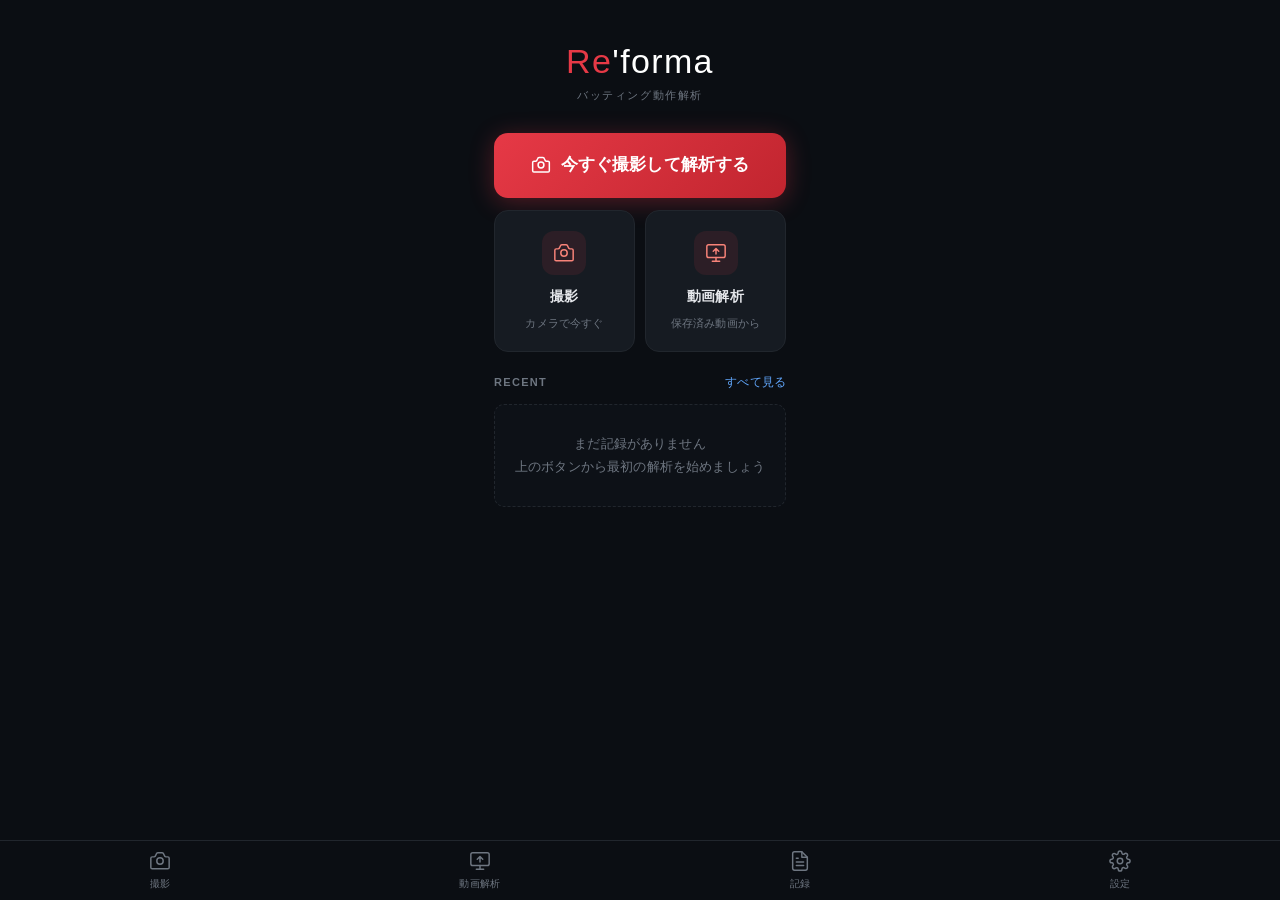
==== commit d43bc290: "Add files via upload" ====
--- a/Web版/index.html
+++ b/Web版/index.html
@@ -1,156 +1,368 @@
 <!DOCTYPE html>
 <html lang="ja">
 <head>
- <meta charset="UTF-8">
- <meta name="viewport" content="width=device-width,initial-scale=1.0,user-scalable=yes">
- <meta name="apple-mobile-web-app-capable" content="yes">
- <meta name="apple-mobile-web-app-status-bar-style" content="black-translucent">
- <meta name="theme-color" content="#0b0e13">
-
- <!-- セキュリティヘッダー(MediaPipe WebAssembly のため wasm-unsafe-eval 必要) -->
- <meta http-equiv="Content-Security-Policy" content="
- default-src 'self';
- script-src 'self' 'unsafe-inline' 'wasm-unsafe-eval' https://cdn.jsdelivr.net;
- style-src 'self' 'unsafe-inline';
- img-src 'self' data: blob:;
- media-src 'self' blob:;
- connect-src 'self' https://cdn.jsdelivr.net https://storage.googleapis.com;
- font-src 'self' data:;
- object-src 'none';
- base-uri 'self';
- form-action 'self';
- frame-ancestors 'self' https://*.vercel.app;
- ">
- <meta name="referrer" content="strict-origin-when-cross-origin">
-
- <!-- SEO・OG -->
- <title>Re'forma — 理学療法士・パーソナルトレーナー監修バッティング動作解析</title>
- <meta name="description" content="スマホで30秒撮るだけで、理学療法士・パーソナルトレーナー監修の動作解析。動物図鑑のように自分のタイプを知り、改善ロードマップを手に入れる。">
- <meta property="og:title" content="Re'forma — 理学療法士・パーソナルトレーナー監修バッティング動作解析">
- <meta property="og:description" content="スマホで30秒撮るだけで、専門家監修・学術文献ベースの動作診断。">
- <meta property="og:type" content="website">
-
- <link rel="stylesheet" href="css/common.css">
+  <meta charset="UTF-8">
+  <meta name="viewport" content="width=device-width,initial-scale=1.0,user-scalable=yes">
+  <meta name="apple-mobile-web-app-capable" content="yes">
+  <meta name="apple-mobile-web-app-status-bar-style" content="black-translucent">
+  <meta name="theme-color" content="#0b0e13">
+
+  <meta http-equiv="Content-Security-Policy" content="
+    default-src 'self';
+    script-src 'self' 'unsafe-inline' 'wasm-unsafe-eval' https://cdn.jsdelivr.net;
+    style-src 'self' 'unsafe-inline';
+    img-src 'self' data: blob:;
+    media-src 'self' blob:;
+    connect-src 'self' https://cdn.jsdelivr.net https://storage.googleapis.com;
+    font-src 'self' data:;
+    object-src 'none';
+    base-uri 'self';
+    form-action 'self';
+    frame-ancestors 'self' https://*.vercel.app;
+  ">
+  <meta name="referrer" content="strict-origin-when-cross-origin">
+
+  <title>Re'forma — バッティング動作解析</title>
+  <meta name="description" content="スマホで撮影するだけ。理学療法士・パーソナルトレーナー監修のバッティング動作解析。">
+
+  <link rel="stylesheet" href="css/common.css">
+  <style>
+    /* ── ホーム専用スタイル ─────────────────────────────── */
+
+    body { background: #0b0e13; }
+
+    .home-wrap {
+      max-width: 480px;
+      margin: 0 auto;
+    }
+
+    /* Hero */
+    .home-hero {
+      text-align: center;
+      padding: 44px 24px 28px;
+    }
+    .home-logo-img {
+      max-height: 80px;
+      max-width: 220px;
+      object-fit: contain;
+      display: block;
+      margin: 0 auto;
+    }
+    .home-logo-text {
+      font-size: 34px;
+      font-weight: 300;
+      letter-spacing: 0.04em;
+      color: #fff;
+      line-height: 1;
+    }
+    .home-logo-text .rf-re { color: #e63946; }
+    .home-tagline {
+      font-size: 11px;
+      color: #6e7681;
+      letter-spacing: 0.14em;
+      text-transform: uppercase;
+      margin-top: 8px;
+    }
+    .home-venue-badge {
+      display: inline-flex;
+      align-items: center;
+      gap: 5px;
+      background: rgba(230,57,70,0.1);
+      border: 1px solid rgba(230,57,70,0.28);
+      border-radius: 999px;
+      padding: 4px 14px;
+      font-size: 12px;
+      color: #f88379;
+      margin-top: 12px;
+    }
+
+    /* CTA */
+    .home-cta-wrap { padding: 0 16px 12px; }
+    .home-cta-btn {
+      display: flex;
+      align-items: center;
+      justify-content: center;
+      gap: 10px;
+      width: 100%;
+      padding: 18px 24px;
+      background: linear-gradient(135deg, #e63946 0%, #c1252f 100%);
+      color: #fff;
+      font-size: 17px;
+      font-weight: 600;
+      text-align: center;
+      text-decoration: none;
+      border-radius: 14px;
+      letter-spacing: 0.01em;
+      box-shadow: 0 4px 24px rgba(230,57,70,0.32);
+      -webkit-tap-highlight-color: transparent;
+      box-sizing: border-box;
+    }
+    .home-cta-btn:active { opacity: 0.85; }
+    .home-cta-btn svg { width: 20px; height: 20px; flex-shrink: 0; }
+
+    /* Quick access */
+    .home-quick-wrap {
+      display: grid;
+      grid-template-columns: 1fr 1fr;
+      gap: 10px;
+      padding: 0 16px 20px;
+    }
+    .home-quick-card {
+      background: #161b22;
+      border: 1px solid #21262d;
+      border-radius: 14px;
+      padding: 20px 12px 18px;
+      text-align: center;
+      text-decoration: none;
+      color: #e5e7eb;
+      display: flex;
+      flex-direction: column;
+      align-items: center;
+      gap: 10px;
+      -webkit-tap-highlight-color: transparent;
+      transition: background 0.1s;
+    }
+    .home-quick-card:active { background: #1c2430; }
+    .home-quick-icon {
+      width: 44px;
+      height: 44px;
+      border-radius: 12px;
+      background: rgba(230,57,70,0.1);
+      display: flex;
+      align-items: center;
+      justify-content: center;
+    }
+    .home-quick-icon svg { width: 22px; height: 22px; stroke: #f88379; }
+    .home-quick-label { font-size: 14px; font-weight: 600; }
+    .home-quick-sub { font-size: 11px; color: #6e7681; margin-top: -4px; }
+
+    /* Section */
+    .home-section { padding: 0 16px 28px; }
+    .home-section-hdr {
+      display: flex;
+      justify-content: space-between;
+      align-items: center;
+      margin-bottom: 12px;
+    }
+    .home-section-title {
+      font-size: 11px;
+      font-weight: 600;
+      color: #6e7681;
+      letter-spacing: 0.12em;
+      text-transform: uppercase;
+    }
+    .home-section-link {
+      font-size: 12px;
+      color: #60a5fa;
+      text-decoration: none;
+    }
+
+    /* Record cards */
+    .home-record-card {
+      background: #161b22;
+      border: 1px solid #21262d;
+      border-radius: 10px;
+      padding: 11px 13px;
+      display: flex;
+      align-items: center;
+      gap: 12px;
+      margin-bottom: 8px;
+      text-decoration: none;
+      color: #e5e7eb;
+      -webkit-tap-highlight-color: transparent;
+    }
+    .home-record-card:active { background: #1c2430; }
+    .home-record-thumb {
+      width: 50px;
+      height: 50px;
+      border-radius: 8px;
+      object-fit: cover;
+      flex-shrink: 0;
+      background: #0d1117;
+    }
+    .home-record-thumb-ph {
+      width: 50px;
+      height: 50px;
+      border-radius: 8px;
+      background: #0d1117;
+      display: flex;
+      align-items: center;
+      justify-content: center;
+      flex-shrink: 0;
+    }
+    .home-record-info { flex: 1; min-width: 0; }
+    .home-record-name {
+      font-size: 14px;
+      font-weight: 500;
+      white-space: nowrap;
+      overflow: hidden;
+      text-overflow: ellipsis;
+    }
+    .home-record-meta { font-size: 11px; color: #6e7681; margin-top: 2px; }
+    .home-record-tags { display: flex; gap: 4px; margin-top: 5px; flex-wrap: wrap; }
+    .home-record-tag {
+      font-size: 10px;
+      background: rgba(96,165,250,0.12);
+      color: #60a5fa;
+      border-radius: 4px;
+      padding: 2px 6px;
+    }
+    .home-record-score-wrap { text-align: right; flex-shrink: 0; min-width: 38px; }
+    .home-record-score { font-size: 22px; font-weight: 300; color: #f88379; line-height: 1; }
+    .home-record-score-sub { font-size: 10px; color: #6e7681; margin-top: 1px; }
+
+    /* Empty state */
+    .home-empty {
+      text-align: center;
+      padding: 28px 20px;
+      color: #6e7681;
+      font-size: 13px;
+      background: #0d1117;
+      border-radius: 10px;
+      border: 1px dashed #21262d;
+      line-height: 1.7;
+    }
+  </style>
 </head>
 <body>
-
-<header class="rf-header">
- <div class="rf-brand">
- <span class="rf-re">Re</span><span class="rf-forma">'forma</span>
- <span class="rf-sub">バッティング動作解析</span>
- </div>
- <a href="rmst.html" class="text-small text-muted" id="continue-link" style="display:none">続きから →</a>
-</header>
-
-<main>
- <div class="container">
-
- <!-- メインキャッチ -->
- <div class="card-emphasized card" style="text-align:center;padding:48px 24px">
- <div class="eyebrow" style="color: var(--reforma-red); margin-bottom: 16px">
- WORLD-CLASS BATTING ANALYSIS
- </div>
- <h1 style="font-size:28px;font-weight:400;margin-bottom:16px;letter-spacing:-0.02em">
- あなたのバッティング、<br>30秒で動作解析
- </h1>
- <p class="text-secondary mb-5" style="font-size:15px;line-height:1.85;max-width:480px;margin-left:auto;margin-right:auto">
- スマートフォンのカメラで撮影するだけ。<br>
- 理学療法士・パーソナルトレーナー監修の動作診断と、<br>
- 個別最適化された改善プログラムが手に入ります。
- </p>
- <a href="batting.html" class="btn btn-primary btn-large btn-block" id="start-batting-btn">
- バッティングを解析する
- </a>
- <a href="welcome.html" class="btn btn-secondary btn-block mt-2" id="start-btn" style="font-weight:500">
- 動作タイプを診断する(60秒)
- </a>
- <div class="text-tertiary text-small mt-3">
- ※ アカウント登録不要・データは端末のみに保存されます
- </div>
- </div>
-
- <!-- 信頼バッジ -->
- <div class="card" style="padding:20px">
- <div class="flex gap-4" style="flex-wrap:wrap;justify-content:space-around;text-align:center">
- <div>
- <div style="font-size:24px"></div>
- <div class="text-small text-secondary">社会人野球優勝<br>チーム選手協力</div>
- </div>
- <div>
- <div style="font-size:24px"></div>
- <div class="text-small text-secondary">理学療法士・<br>パーソナルトレーナー監修</div>
- </div>
- <div>
- <div style="font-size:24px"></div>
- <div class="text-small text-secondary">学術文献をもとに<br>作成</div>
- </div>
- </div>
- </div>
-
- <!-- 特徴3つ -->
- <h2 class="mb-3" style="margin-top:32px">Re'forma の独自価値</h2>
-
- <div class="card">
- <div class="card-title">🔗 Kinetic Chain 診断</div>
- <p class="text-secondary text-small">
- バッティングを「軸足→踏み出し→前足ブロック→ひねり→上体→肘→バット」の7リンクの連鎖として分析。
- あなたの動作の<b>最弱リンク(ボトルネック)</b>を特定し、改善優先順位を明確にします。
- </p>
- </div>
-
- <div class="card">
- <div class="card-title">動物図鑑タイプ分類</div>
- <p class="text-secondary text-small">
- Janda(1987)の姿勢分類理論をベースに、あなたの動作タイプを<b>4タイプ(鷲・サイ・蛇・猫)</b>に分類。
- タイプ別の特性と最適な動作改善を提案します。
- </p>
- </div>
-
- <div class="card">
- <div class="card-title">📋 個別化改善ロードマップ</div>
- <p class="text-secondary text-small">
- 診断結果に基づき、<b>4段階(可動性→強化→統合→フォーム再構築)</b>の改善プログラムを自動生成。
- 各段階の「次へ進む基準」も明確に提示します。
- </p>
- </div>
-
- <!-- 精度の正直な開示 -->
- <div class="alert alert-info mt-5">
- <b>精度について</b>:
- 本解析は2Dスマートフォン動画による測定で、関節角度の誤差は撮影面内で±5-10°、撮影面外で±15-30°を含みます。
- 研究グレードの3Dモーションキャプチャ(±1°)とは異なりますが、自己改善とフォーム比較には十分な精度です。
- </div>
-
- </div>
-</main>
-
-<footer class="rf-footer">
- <div>Re'forma バッティング動作解析 — 監修:理学療法士+パーソナルトレーナー</div>
- <div class="precision-note">
- 根拠:Welch (1995), Werner (2008), DeRenne (2007), Janda (1987) ほか54件の学術文献・教科書
- </div>
-</footer>
+<div class="home-wrap">
+
+  <!-- Hero -->
+  <div class="home-hero">
+    <img id="home-logo-img" class="home-logo-img" src="logo.JPG" alt="Re'forma"
+         onerror="this.style.display='none';document.getElementById('home-logo-text').style.display='block'">
+    <div id="home-logo-text" style="display:none" class="home-logo-text">
+      <span class="rf-re">Re</span>'forma
+    </div>
+    <div class="home-tagline">バッティング動作解析</div>
+    <div id="home-venue-badge" style="display:none" class="home-venue-badge">
+      <svg width="12" height="12" viewBox="0 0 24 24" fill="none" stroke="currentColor" stroke-width="2"><path d="M21 10c0 7-9 13-9 13s-9-6-9-13a9 9 0 0118 0z"/><circle cx="12" cy="10" r="3"/></svg>
+      <span id="home-venue-name"></span>
+    </div>
+  </div>
+
+  <!-- Main CTA -->
+  <div class="home-cta-wrap">
+    <a href="batting.html?mode=capture" class="home-cta-btn">
+      <svg viewBox="0 0 24 24" fill="none" stroke="currentColor" stroke-width="1.8" stroke-linecap="round" stroke-linejoin="round">
+        <circle cx="12" cy="12" r="3.5"/>
+        <path d="M20.5 7.5h-2.09A2 2 0 0116.76 6l-.72-1.5A2 2 0 0014.28 3H9.72a2 2 0 00-1.76 1.5L7.24 6A2 2 0 015.59 7.5H3.5A1.5 1.5 0 002 9v10a1.5 1.5 0 001.5 1.5h17A1.5 1.5 0 0022 19V9a1.5 1.5 0 00-1.5-1.5z"/>
+      </svg>
+      今すぐ撮影して解析する
+    </a>
+  </div>
+
+  <!-- Quick access -->
+  <div class="home-quick-wrap">
+    <a href="batting.html?mode=capture" class="home-quick-card">
+      <div class="home-quick-icon">
+        <svg viewBox="0 0 24 24" fill="none" stroke="currentColor" stroke-width="1.6" stroke-linecap="round" stroke-linejoin="round">
+          <circle cx="12" cy="12" r="3.5"/>
+          <path d="M20.5 7.5h-2.09A2 2 0 0116.76 6l-.72-1.5A2 2 0 0014.28 3H9.72a2 2 0 00-1.76 1.5L7.24 6A2 2 0 015.59 7.5H3.5A1.5 1.5 0 002 9v10a1.5 1.5 0 001.5 1.5h17A1.5 1.5 0 0022 19V9a1.5 1.5 0 00-1.5-1.5z"/>
+        </svg>
+      </div>
+      <div class="home-quick-label">撮影</div>
+      <div class="home-quick-sub">カメラで今すぐ</div>
+    </a>
+    <a href="batting.html?mode=upload" class="home-quick-card">
+      <div class="home-quick-icon">
+        <svg viewBox="0 0 24 24" fill="none" stroke="currentColor" stroke-width="1.6" stroke-linecap="round" stroke-linejoin="round">
+          <rect x="2" y="3" width="20" height="14" rx="2"/>
+          <path d="M8 21h8M12 17v4"/>
+          <path d="M9 10l3-3 3 3M12 7v6"/>
+        </svg>
+      </div>
+      <div class="home-quick-label">動画解析</div>
+      <div class="home-quick-sub">保存済み動画から</div>
+    </a>
+  </div>
+
+  <!-- Recent records -->
+  <div class="home-section">
+    <div class="home-section-hdr">
+      <span class="home-section-title">RECENT</span>
+      <a href="records.html" class="home-section-link">すべて見る</a>
+    </div>
+    <div id="home-records-wrap"></div>
+  </div>
+
+</div><!-- /.home-wrap -->
 
 <script src="js/user-profile.js"></script>
+<script src="js/records-db.js"></script>
 <script>
- // 登録済ユーザーには「続きから」を表示
- (function () {
- 'use strict';
- try {
- if (window.ReformaUserProfile && window.ReformaUserProfile.isRegistered()) {
- const link = document.getElementById('continue-link');
- if (link) {
- link.style.display = '';
- const name = window.ReformaUserProfile.getDisplayName();
- // textContent でセットしているので XSS安全
- link.textContent = name + 'さん、続きから →';
- }
- }
- } catch (e) {
- console.warn('user check error:', e);
- }
- })();
+(function () {
+  'use strict';
+
+  // ── 施設名バッジ ─────────────────────────────────────────
+  var venue = new URLSearchParams(window.location.search).get('venue');
+  if (venue) {
+    var badge = document.getElementById('home-venue-badge');
+    var vname = document.getElementById('home-venue-name');
+    if (badge && vname) { vname.textContent = venue; badge.style.display = 'inline-flex'; }
+  }
+
+  // ── 最近の記録 ──────────────────────────────────────────
+  var wrap = document.getElementById('home-records-wrap');
+  if (!wrap || !window.ReformaRecordsDB) { return; }
+
+  var profile   = window.ReformaUserProfile && window.ReformaUserProfile.load();
+  var showScore = profile && (profile.ageGroup === 'elementary' || profile.ageGroup === 'junior');
+
+  window.ReformaRecordsDB.getAllRecords().then(function (all) {
+    if (!all || all.length === 0) {
+      wrap.innerHTML =
+        '<div class="home-empty">' +
+        'まだ記録がありません<br>' +
+        '上のボタンから最初の解析を始めましょう' +
+        '</div>';
+      return;
+    }
+
+    // 新しい順に最大3件
+    var recent = all.slice().sort(function (a, b) { return a.savedAt < b.savedAt ? 1 : -1; }).slice(0, 3);
+
+    wrap.innerHTML = recent.map(function (rec) {
+      var date   = rec.savedAt ? new Date(rec.savedAt).toLocaleDateString('ja-JP', { month: 'numeric', day: 'numeric' }) : '';
+      var course = rec.course ? rec.course : '';
+      var meta   = [date, rec.side_jp, course].filter(Boolean).join(' · ');
+      var score  = (showScore && rec.total_score != null) ? Math.round(rec.total_score) : null;
+
+      var thumbHtml = rec.thumbnail
+        ? '<img class="home-record-thumb" src="' + rec.thumbnail + '" alt="">'
+        : '<div class="home-record-thumb-ph">' +
+          '<svg width="20" height="20" viewBox="0 0 24 24" fill="none" stroke="#3a3f47" stroke-width="1.5">' +
+          '<circle cx="12" cy="8" r="4"/><path d="M4 20c0-4 3.6-7 8-7s8 3 8 7"/>' +
+          '</svg></div>';
+
+      var tagsHtml = (rec.tags && rec.tags.length)
+        ? '<div class="home-record-tags">' +
+          rec.tags.slice(0, 2).map(function (t) {
+            return '<span class="home-record-tag">' + t + '</span>';
+          }).join('') +
+          '</div>'
+        : '';
+
+      var scoreHtml = score != null
+        ? '<div class="home-record-score-wrap"><div class="home-record-score">' + score + '</div><div class="home-record-score-sub">点</div></div>'
+        : '';
+
+      return '<a href="records.html" class="home-record-card">' +
+        thumbHtml +
+        '<div class="home-record-info">' +
+        '<div class="home-record-name">' + (rec.playerName || 'プレイヤー') + '</div>' +
+        '<div class="home-record-meta">' + meta + '</div>' +
+        tagsHtml +
+        '</div>' +
+        scoreHtml +
+        '</a>';
+    }).join('');
+  }).catch(function () {
+    wrap.innerHTML = '';
+  });
+})();
 </script>
 
+<script src="js/navbar.js"></script>
 </body>
 </html>
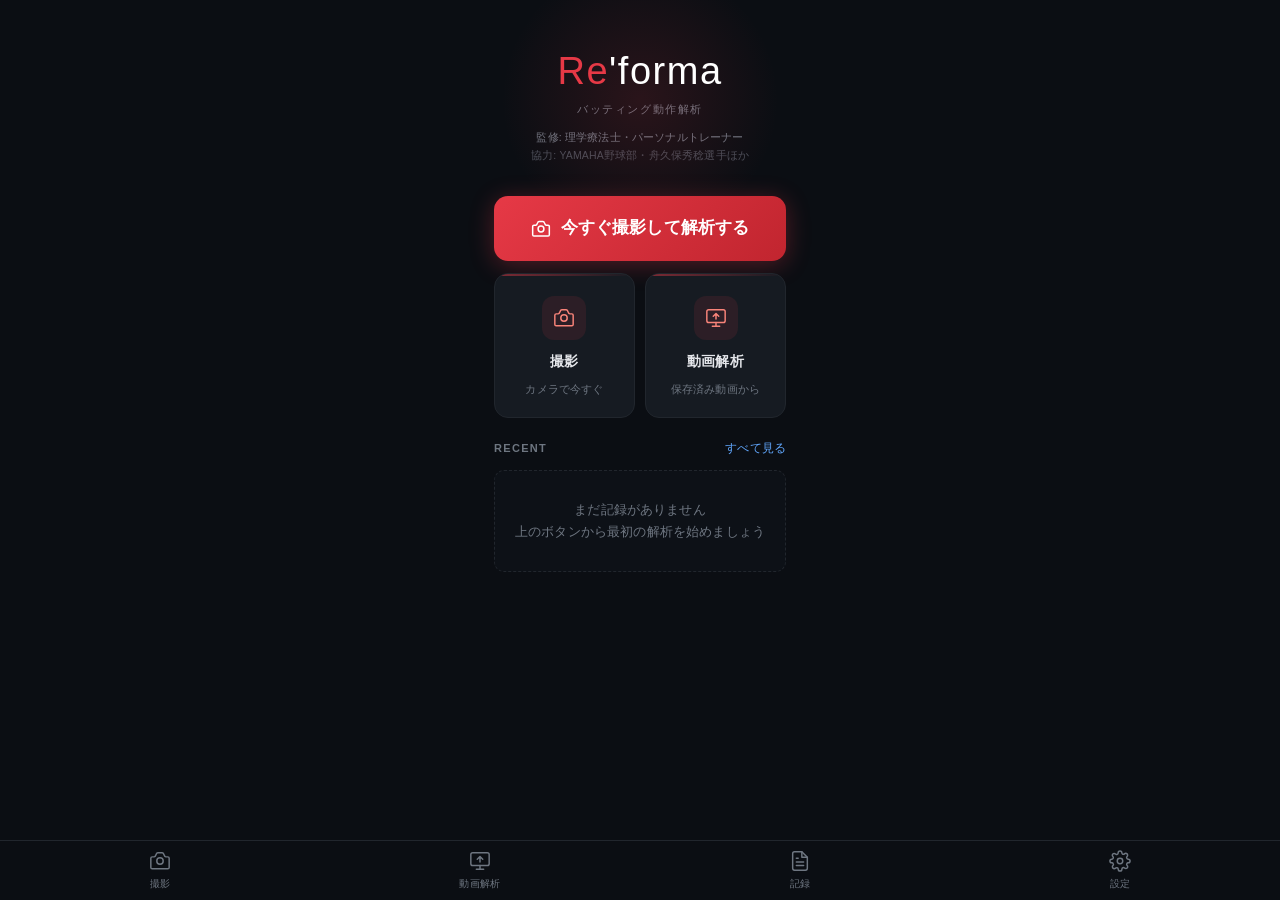
==== commit adf18021: "Add files via upload" ====
--- a/Web版/index.html
+++ b/Web版/index.html
@@ -39,21 +39,34 @@
     /* Hero */
     .home-hero {
       text-align: center;
-      padding: 44px 24px 28px;
+      padding: 52px 24px 32px;
+      position: relative;
+      overflow: hidden;
+    }
+    .home-hero::before {
+      content: '';
+      position: absolute;
+      top: -40px; left: 50%;
+      transform: translateX(-50%);
+      width: 280px; height: 280px;
+      background: radial-gradient(circle, rgba(230,57,70,0.14) 0%, transparent 70%);
+      pointer-events: none;
     }
     .home-logo-img {
-      max-height: 80px;
-      max-width: 220px;
+      max-height: 88px;
+      max-width: 240px;
       object-fit: contain;
       display: block;
       margin: 0 auto;
+      position: relative;
     }
     .home-logo-text {
-      font-size: 34px;
+      font-size: 38px;
       font-weight: 300;
       letter-spacing: 0.04em;
       color: #fff;
       line-height: 1;
+      position: relative;
     }
     .home-logo-text .rf-re { color: #e63946; }
     .home-tagline {
@@ -61,8 +74,15 @@
       color: #6e7681;
       letter-spacing: 0.14em;
       text-transform: uppercase;
-      margin-top: 8px;
-    }
+      margin-top: 10px;
+    }
+    .home-credits {
+      font-size: 10.5px;
+      color: #484e58;
+      margin-top: 10px;
+      line-height: 1.7;
+    }
+    .home-credits span { color: #6e7681; }
     .home-venue-badge {
       display: inline-flex;
       align-items: center;
@@ -111,7 +131,7 @@
       background: #161b22;
       border: 1px solid #21262d;
       border-radius: 14px;
-      padding: 20px 12px 18px;
+      padding: 22px 12px 18px;
       text-align: center;
       text-decoration: none;
       color: #e5e7eb;
@@ -121,6 +141,16 @@
       gap: 10px;
       -webkit-tap-highlight-color: transparent;
       transition: background 0.1s;
+      position: relative;
+      overflow: hidden;
+    }
+    .home-quick-card::before {
+      content: '';
+      position: absolute;
+      top: 0; left: 0; right: 0;
+      height: 2px;
+      background: linear-gradient(90deg, #e63946, transparent);
+      opacity: 0.5;
     }
     .home-quick-card:active { background: #1c2430; }
     .home-quick-icon {
@@ -235,6 +265,10 @@
       <span class="rf-re">Re</span>'forma
     </div>
     <div class="home-tagline">バッティング動作解析</div>
+    <div class="home-credits">
+      <span>監修: 理学療法士・パーソナルトレーナー</span><br>
+      協力: YAMAHA野球部・舟久保秀稔選手ほか
+    </div>
     <div id="home-venue-badge" style="display:none" class="home-venue-badge">
       <svg width="12" height="12" viewBox="0 0 24 24" fill="none" stroke="currentColor" stroke-width="2"><path d="M21 10c0 7-9 13-9 13s-9-6-9-13a9 9 0 0118 0z"/><circle cx="12" cy="10" r="3"/></svg>
       <span id="home-venue-name"></span>
